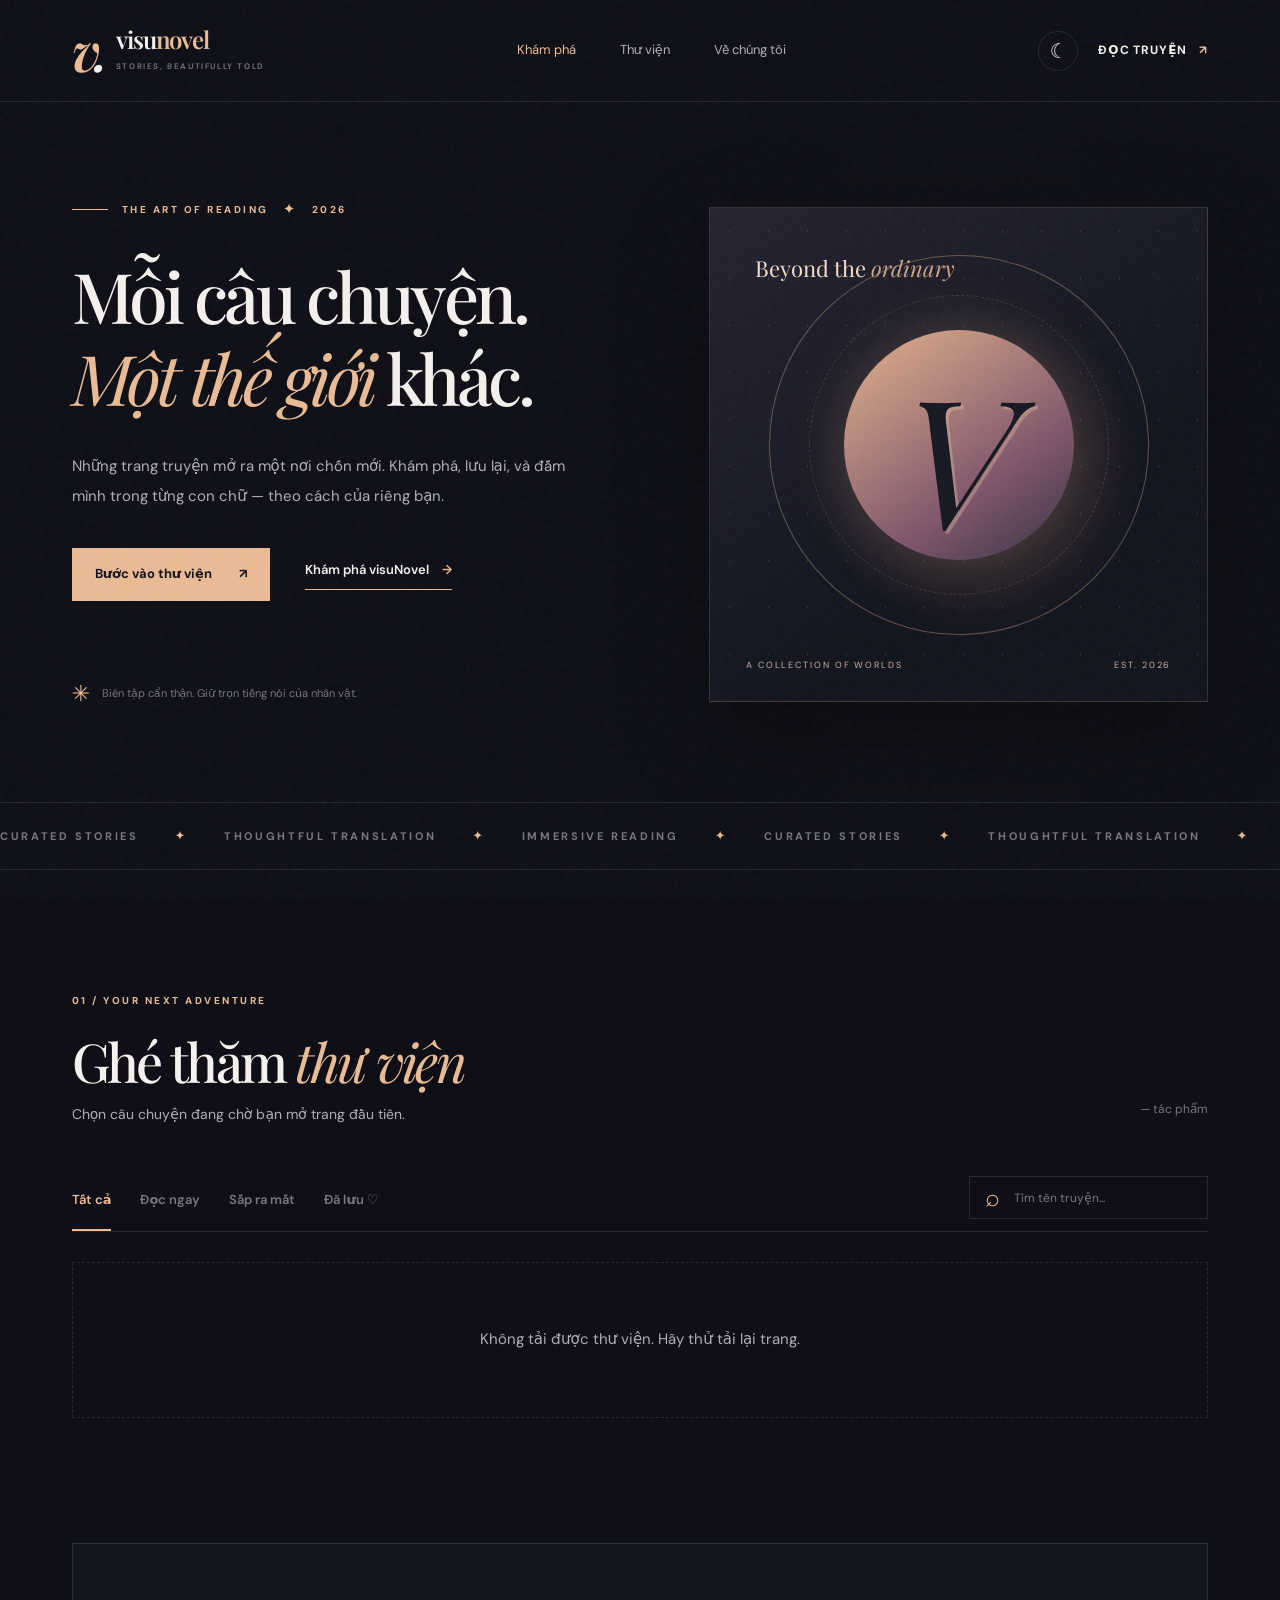
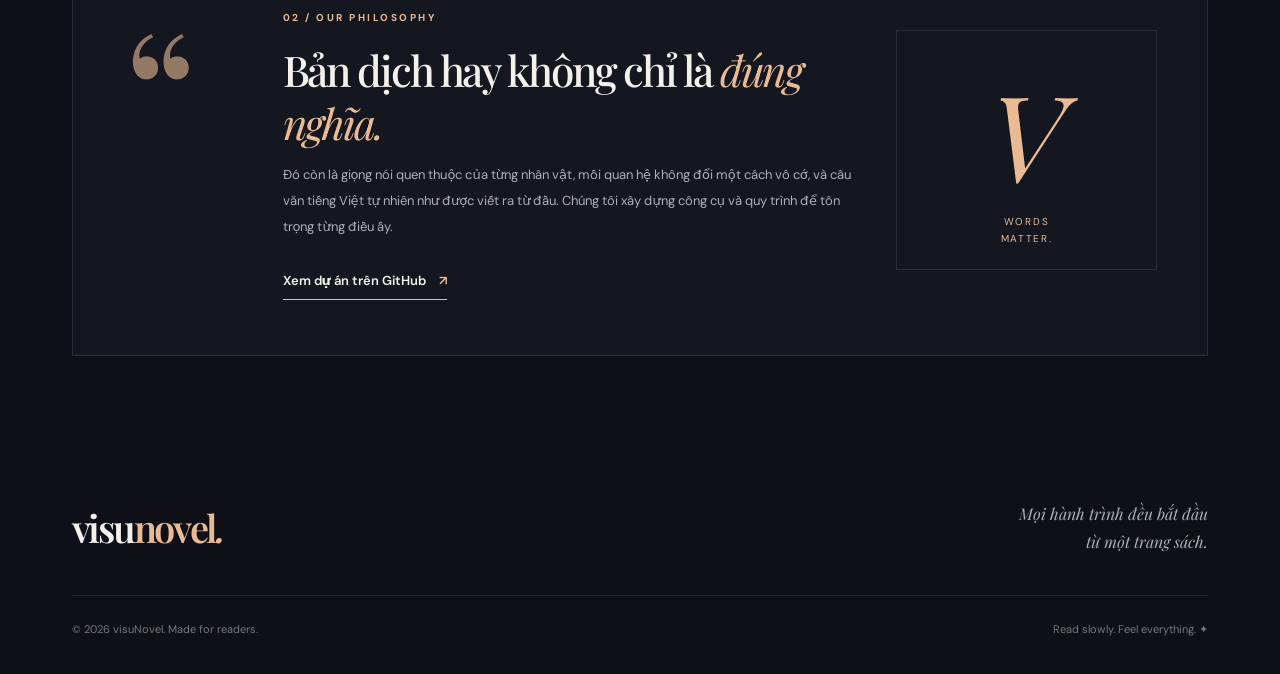
==== index.html @ cc929c44 "Build premium responsive visuNovel browsing and reading interface" ====
<!doctype html>
<html lang="vi">
<head>
  <meta charset="utf-8">
  <meta name="viewport" content="width=device-width, initial-scale=1, viewport-fit=cover">
  <meta name="theme-color" content="#10121c">
  <meta name="description" content="visuNovel — không gian đọc tiểu thuyết tiếng Việt. Trải nghiệm đọc thanh lịch, dễ chịu và biên tập nhất quán.">
  <title>visuNovel — Đọc một thế giới khác</title>
  <link rel="icon" href="data:image/svg+xml,%3Csvg xmlns='http://www.w3.org/2000/svg' viewBox='0 0 64 64'%3E%3Crect width='64' height='64' rx='16' fill='%2310121c'/%3E%3Ctext x='32' y='45' font-family='Georgia' font-style='italic' font-size='52' fill='%23efc8a1' text-anchor='middle'%3EV%3C/text%3E%3C/svg%3E">
  <link rel="stylesheet" href="./assets/style.css">
  <script src="./assets/app.js" type="module"></script>
</head>
<body>
  <div class="background-noise" aria-hidden="true"></div>
  <div class="shell">
    <header class="topbar">
      <a href="#home" class="brand" aria-label="visuNovel, trang chủ"><span class="brand-emblem">v<span>.</span></span><span class="brand-label">visu<span>novel</span><small>STORIES, BEAUTIFULLY TOLD</small></span></a>
      <nav class="navlinks" aria-label="Điều hướng">
        <a href="#home" class="navlink active" data-nav="home">Khám phá</a>
        <a href="#library" class="navlink" data-nav="library">Thư viện</a>
        <a href="#about" class="navlink" data-nav="about">Về chúng tôi</a>
      </nav>
      <div class="header-actions">
        <button class="icon-button" id="themeButton" aria-label="Đổi giao diện sáng tối" title="Giao diện sáng/tối"><span id="themeIcon">☾</span></button>
        <a class="header-cta" href="#library">Đọc truyện <span>↗</span></a>
      </div>
    </header>

    <main id="homeView">
      <section class="hero" aria-labelledby="heroTitle">
        <div class="hero-copy">
          <div class="eyebrow"><span class="eyebrow-line"></span> THE ART OF READING <span class="tiny-star">✦</span> 2026</div>
          <h1 id="heroTitle">Mỗi câu chuyện.<br><em>Một thế giới</em> khác.</h1>
          <p class="hero-description">Những trang truyện mở ra một nơi chốn mới. Khám phá, lưu lại, và đắm mình trong từng con chữ — theo cách của riêng bạn.</p>
          <div class="hero-actions"><a class="primary-button" href="#library">Bước vào thư viện <span aria-hidden="true">↗</span></a><a class="text-button" href="#about">Khám phá visuNovel <span>→</span></a></div>
          <div class="hero-footnote"><span class="sparkle">✳</span><span>Biên tập cẩn thận. Giữ trọn tiếng nói của nhân vật.</span></div>
        </div>
        <div class="hero-art" aria-hidden="true"><div class="art-dust"></div><div class="art-ring art-ring-a"></div><div class="art-ring art-ring-b"></div><div class="art-sun"></div><div class="art-center"><span>V</span></div><div class="art-script">Beyond the <em>ordinary</em></div><div class="art-caption">A COLLECTION OF WORLDS <span>EST. 2026</span></div></div>
      </section>

      <section class="marquee" aria-label="Tôn chỉ"><div class="marquee-inner"><span>CURATED STORIES</span><b>✦</b><span>THOUGHTFUL TRANSLATION</span><b>✦</b><span>IMMERSIVE READING</span><b>✦</b><span>CURATED STORIES</span><b>✦</b><span>THOUGHTFUL TRANSLATION</span><b>✦</b><span>IMMERSIVE READING</span><b>✦</b></div></section>

      <section class="catalog-section" id="library">
        <div class="section-head"><div><p class="section-kicker">01 / YOUR NEXT ADVENTURE</p><h2>Ghé thăm <em>thư viện</em></h2><p class="section-subtitle">Chọn câu chuyện đang chờ bạn mở trang đầu tiên.</p></div><span class="catalog-count" id="bookCount">— tác phẩm</span></div>
        <div class="catalog-toolbar">
          <div class="catalog-tabs" role="group" aria-label="Lọc tác phẩm"><button class="tab active" data-filter="all" aria-pressed="true">Tất cả</button><button class="tab" data-filter="available" aria-pressed="false">Đọc ngay</button><button class="tab" data-filter="pending" aria-pressed="false">Sắp ra mắt</button><button class="tab" data-filter="saved" aria-pressed="false">Đã lưu ♡</button></div>
          <label class="search-field"><span aria-hidden="true">⌕</span><input id="searchInput" type="search" placeholder="Tìm tên truyện..." autocomplete="off" aria-label="Tìm truyện"></label>
        </div>
        <div class="book-grid" id="bookGrid" aria-live="polite"><div class="empty-state">Đang mở thư viện...</div></div>
      </section>

      <section class="manifesto" id="about">
        <div class="manifesto-mark">“</div><div class="manifesto-copy"><p class="section-kicker">02 / OUR PHILOSOPHY</p><h2>Bản dịch hay không chỉ là <em>đúng nghĩa.</em></h2><p>Đó còn là giọng nói quen thuộc của từng nhân vật, mối quan hệ không đổi một cách vô cớ, và câu văn tiếng Việt tự nhiên như được viết ra từ đầu. Chúng tôi xây dựng công cụ và quy trình để tôn trọng từng điều ấy.</p><a href="https://github.com/tailolicon/visunovel" rel="noopener noreferrer" target="_blank" class="text-button">Xem dự án trên GitHub <span>↗</span></a></div><div class="manifesto-ornament" aria-hidden="true"><span>V</span><small>Words<br>matter.</small></div>
      </section>
    </main>

    <section id="bookView" class="book-view hidden" aria-live="polite" aria-label="Chi tiết tác phẩm">
      <button id="bookBack" class="back-button">← Quay lại thư viện</button><div id="bookContent"></div>
    </section>

    <section id="readerView" class="reader-view hidden" aria-label="Đọc chương">
      <div class="reader-progress-track"><div id="readerProgress" class="reader-progress"></div></div>
      <div class="reader-toolbar"><button id="readerBack" class="back-button">← Mục lục</button><div class="reader-actions"><button id="fontDown" class="reader-mini" aria-label="Giảm cỡ chữ">A−</button><button id="fontUp" class="reader-mini" aria-label="Tăng cỡ chữ">A+</button><button id="readerTheme" class="reader-mini" aria-label="Đổi giao diện">◐</button></div></div>
      <article class="reader-article"><p class="reader-kicker" id="readerMeta"></p><h1 id="readerTitle"></h1><div id="chapterBody" class="chapter-body"></div><div class="chapter-end"><span>✦</span><p>Hẹn gặp bạn ở trang tiếp theo.</p></div><div class="reader-pagination"><button id="prevChapter" class="secondary-button">← Chương trước</button><button id="nextChapter" class="primary-button">Chương tiếp →</button></div></article>
    </section>

    <footer class="footer"><div class="footer-main"><a href="#home" class="footer-brand">visu<span>novel</span><i>.</i></a><p>Mọi hành trình đều bắt đầu<br>từ một trang sách.</p></div><div class="footer-line"></div><div class="footer-bottom"><span>© 2026 visuNovel. Made for readers.</span><span>Read slowly. Feel everything. ✦</span></div></footer>
  </div>
  <div role="status" aria-live="polite" id="toast" class="toast"></div>
</body>
</html>
---- assets/style.css ----
@import url('https://fonts.googleapis.com/css2?family=DM+Sans:wght@400;500;600;700&family=Playfair+Display:ital,wght@0,400;0,500;0,600;0,700;1,400;1,500;1,600&display=swap');
:root{color-scheme:dark;--bg:#0f1017;--bg2:#151720;--surface:#1c1e29;--surface2:#222431;--text:#f4f0ec;--muted:#b0aeb5;--dim:#777680;--accent:#e9bb95;--accent-strong:#f3cba8;--line:rgba(255,255,255,.10);--line2:rgba(255,255,255,.055);--shadow:0 30px 85px rgba(0,0,0,.28);--serif:'Playfair Display',Georgia,serif;--sans:'DM Sans',system-ui,sans-serif}
:root.light{color-scheme:light;--bg:#f7f4ef;--bg2:#eeebe5;--surface:#fffdf8;--surface2:#ece7de;--text:#24212b;--muted:#6d6772;--dim:#857f89;--accent:#9c593b;--accent-strong:#a75f3f;--line:rgba(40,25,30,.14);--line2:rgba(40,25,30,.07);--shadow:0 30px 85px rgba(55,39,41,.10)}
*{box-sizing:border-box}html{scroll-behavior:smooth}body{margin:0;background:var(--bg);color:var(--text);font:15px/1.7 var(--sans);transition:background .25s,color .25s}button,input{font:inherit}button,a{-webkit-tap-highlight-color:transparent}button{cursor:pointer}a{color:inherit;text-decoration:none}button:focus-visible,a:focus-visible,input:focus-visible{outline:2px solid var(--accent);outline-offset:4px}::selection{background:var(--accent);color:var(--bg)}.hidden{display:none!important}.background-noise{pointer-events:none;position:fixed;inset:0;opacity:.13;background-image:url("data:image/svg+xml,%3Csvg viewBox='0 0 200 200' xmlns='http://www.w3.org/2000/svg'%3E%3Cfilter id='n'%3E%3CfeTurbulence type='fractalNoise' baseFrequency='.78' numOctaves='3' stitchTiles='stitch'/%3E%3C/filter%3E%3Crect width='100%25' height='100%25' filter='url(%23n)' opacity='.2'/%3E%3C/svg%3E");z-index:6}.shell{max-width:1440px;margin:auto;position:relative}.topbar{height:102px;display:flex;align-items:center;justify-content:space-between;padding:0 clamp(24px,5.6vw,88px);border-bottom:1px solid var(--line);position:relative;z-index:7}.brand{display:flex;align-items:center;gap:13px}.brand-emblem{font:italic 600 54px/.9 var(--serif);letter-spacing:-.1em;color:var(--accent)}.brand-emblem span{color:var(--text)}.brand-label{font:600 24px/1 var(--serif);letter-spacing:-.045em}.brand-label>span{color:var(--accent)}.brand-label small{display:block;font:600 8px/1.7 var(--sans);letter-spacing:.2em;color:var(--dim);margin-top:9px}.navlinks{display:flex;gap:44px;height:100%;align-items:center}.navlink{font-size:13px;color:var(--muted);transition:.2s}.navlink.active,.navlink:hover{color:var(--accent)}.header-actions{display:flex;align-items:center;gap:20px}.icon-button,.reader-mini{background:transparent;border:1px solid var(--line);color:var(--text);width:40px;height:40px;border-radius:50%;font-size:20px;display:inline-flex;align-items:center;justify-content:center}.icon-button:hover,.reader-mini:hover{border-color:var(--accent);color:var(--accent)}.header-cta{font-size:12px;font-weight:700;text-transform:uppercase;letter-spacing:.08em}.header-cta span{color:var(--accent);margin-left:8px}
.hero{padding:95px clamp(24px,5.6vw,88px) 90px;display:grid;grid-template-columns:1fr .86fr;align-items:center;gap:5%;min-height:620px;overflow:hidden}.hero-copy{position:relative;z-index:2}.eyebrow,.section-kicker,.reader-kicker{color:var(--accent);font-size:10px;font-weight:700;letter-spacing:.25em;text-transform:uppercase}.eyebrow{display:flex;align-items:center;gap:14px}.eyebrow-line{display:inline-block;width:36px;height:1px;background:var(--accent)}.tiny-star{font-size:15px}.hero h1{font:500 clamp(45px,5.45vw,79px)/1.18 var(--serif);letter-spacing:-.055em;margin:32px 0}.hero h1 em,h2 em{font-weight:400;color:var(--accent)}.hero-description{max-width:520px;color:var(--muted);font-size:15px;line-height:2}.hero-actions{margin-top:37px;display:flex;align-items:center;gap:35px;flex-wrap:wrap}.primary-button{display:inline-flex;justify-content:space-between;align-items:center;gap:27px;background:var(--accent);color:#17131b;padding:15px 22px;border:1px solid transparent;font-weight:700;font-size:13px;line-height:1.6;transition:background .2s,transform .2s}.primary-button:hover{background:var(--accent-strong);transform:translateY(-2px)}.text-button{font-size:13px;font-weight:600;border-bottom:1px solid var(--accent);padding-bottom:7px}.text-button span{color:var(--accent);margin-left:10px}.hero-footnote{margin-top:74px;display:flex;align-items:center;gap:12px;color:var(--dim);font-size:11px}.sparkle{color:var(--accent);font-size:22px}.hero-art{height:495px;position:relative;overflow:hidden;background:radial-gradient(circle at 54% 53%,rgba(211,145,110,.25),transparent 44%),linear-gradient(145deg,#252431,#13151f 65%);border:1px solid rgba(233,187,149,.16);box-shadow:var(--shadow)}.art-dust{position:absolute;inset:0;background-image:radial-gradient(#e4c0a2 0.7px,transparent .9px);background-size:39px 47px;opacity:.2}.art-ring{position:absolute;border:1px solid rgba(233,187,149,.36);border-radius:50%;left:50%;top:48%;transform:translate(-50%,-50%) rotate(-24deg)}.art-ring-a{width:380px;height:380px}.art-ring-b{width:300px;height:300px;border-style:dashed;opacity:.5}.art-sun{position:absolute;width:230px;height:230px;border-radius:50%;background:linear-gradient(145deg,#e5b48d,#7e556b 66%,#373347);top:48%;left:50%;transform:translate(-50%,-50%);box-shadow:0 0 65px #e9bb9530}.art-center{position:absolute;inset:0;display:flex;align-items:center;justify-content:center;color:#171923}.art-center span{font:italic 400 180px/.8 var(--serif);text-shadow:3px 3px 1px #f9d3ab55}.art-script{position:absolute;top:45px;left:45px;color:#f5ddcb;font:400 22px var(--serif)}.art-script em{color:#cfa485}.art-caption{position:absolute;bottom:28px;left:36px;right:36px;display:flex;justify-content:space-between;font-size:9px;letter-spacing:.21em;color:#c8b2a7}.marquee{height:68px;overflow:hidden;border-top:1px solid var(--line);border-bottom:1px solid var(--line);display:flex;align-items:center;white-space:nowrap}.marquee-inner{display:flex;align-items:center;gap:36px;letter-spacing:.24em;font-size:11px;font-weight:700;color:var(--dim);animation:marquee 40s linear infinite;width:max-content}.marquee b{color:var(--accent);font-size:13px}@keyframes marquee{to{transform:translateX(-50%)}}.catalog-section{padding:112px clamp(24px,5.6vw,88px) 125px}.section-head{display:flex;align-items:flex-end;justify-content:space-between;gap:24px}h2{font:500 clamp(37px,4.2vw,56px)/1.25 var(--serif);letter-spacing:-.05em;margin:18px 0 8px}.section-subtitle{color:var(--muted);margin:5px 0;font-size:14px}.catalog-count{color:var(--dim);font-size:12px;padding-bottom:12px}.catalog-toolbar{display:flex;align-items:center;justify-content:space-between;gap:24px;margin:45px 0 30px;border-bottom:1px solid var(--line)}.catalog-tabs{display:flex;gap:29px;flex-wrap:wrap}.tab{background:none;border:0;border-bottom:2px solid transparent;padding:12px 0 18px;color:var(--dim);font-size:13px;font-weight:600}.tab.active,.tab:hover{color:var(--accent);border-bottom-color:var(--accent)}.search-field{display:flex;gap:12px;align-items:center;border:1px solid var(--line);padding:8px 15px;margin-bottom:12px}.search-field span{color:var(--accent);font-size:25px;line-height:1}.search-field input{border:0;outline:0;background:transparent;color:var(--text);width:180px;font-size:12px}.search-field input::placeholder{color:var(--dim)}.book-grid{display:grid;grid-template-columns:repeat(3,minmax(0,1fr));gap:28px}.book-card{border:1px solid var(--line);background:var(--bg2);min-width:0;transition:transform .25s,border-color .25s;overflow:hidden}.book-card:hover{transform:translateY(-5px);border-color:rgba(233,187,149,.45)}.book-cover{height:290px;position:relative;display:flex;align-items:center;justify-content:center;overflow:hidden;background:linear-gradient(145deg,var(--cover-a),var(--cover-b))}.book-cover:before{content:'';position:absolute;width:180px;height:180px;border:1px solid rgba(255,255,255,.27);border-radius:50%;box-shadow:0 0 0 35px rgba(255,255,255,.035),0 0 0 85px rgba(255,255,255,.025)}.cover-symbol{font:italic 500 116px/.9 var(--serif);color:rgba(255,242,229,.77);position:relative;text-shadow:0 12px 45px #0005}.cover-label{position:absolute;top:19px;left:20px;color:#fff9;font-size:9px;letter-spacing:.2em}.book-status{position:absolute;bottom:18px;left:18px;background:rgba(12,13,20,.8);color:#fff;padding:5px 10px;font-size:10px;letter-spacing:.08em}.book-status.available{color:#ead4bc}.book-info{padding:23px 22px 24px}.book-category{color:var(--accent);letter-spacing:.14em;font-size:9px;font-weight:700;text-transform:uppercase}.book-title{font:500 22px/1.35 var(--serif);margin:10px 0;color:var(--text);min-height:58px}.book-summary{color:var(--muted);font-size:12px;line-height:1.85;min-height:65px}.book-meta{display:flex;align-items:center;justify-content:space-between;border-top:1px solid var(--line);padding-top:14px;margin-top:19px;color:var(--dim);font-size:11px;gap:10px}.card-actions{display:flex;align-items:center;gap:8px}.card-link{border:0;background:none;color:var(--accent);font-size:12px;font-weight:700;padding:7px 0}.save-button{border:1px solid var(--line);background:none;color:var(--muted);width:33px;height:33px;border-radius:50%;font-size:18px}.save-button.saved{color:var(--accent)}.empty-state{padding:64px 20px;text-align:center;color:var(--muted);border:1px dashed var(--line);grid-column:1/-1}.manifesto{display:grid;grid-template-columns:.22fr 1fr .45fr;gap:32px;align-items:center;margin:0 clamp(24px,5.6vw,88px) 110px;padding:55px 50px;border:1px solid var(--line);background:var(--bg2)}.manifesto-mark{font:180px/1 var(--serif);color:var(--accent);align-self:start;opacity:.6}.manifesto h2{font-size:clamp(29px,3.3vw,43px)}.manifesto-copy>p:not(.section-kicker){color:var(--muted);max-width:650px;line-height:2;font-size:13px}.manifesto .text-button{display:inline-block;margin-top:17px}.manifesto-ornament{display:flex;flex-direction:column;align-items:center;justify-content:center;min-height:240px;border:1px solid var(--line);color:var(--accent)}.manifesto-ornament span{font:italic 120px var(--serif)}.manifesto-ornament small{letter-spacing:.17em;text-align:center;font-size:10px;text-transform:uppercase}.footer{padding:18px clamp(24px,5.6vw,88px) 35px}.footer-main{display:flex;justify-content:space-between;align-items:center}.footer-brand{font:600 38px var(--serif);letter-spacing:-.06em}.footer-brand span{color:var(--accent)}.footer-brand i{color:var(--accent)}.footer-main p{color:var(--muted);font:italic 16px/1.7 var(--serif);text-align:right}.footer-line{height:1px;background:var(--line);margin:24px 0}.footer-bottom{display:flex;justify-content:space-between;color:var(--dim);font-size:11px}
.book-view{padding:44px clamp(24px,5.6vw,88px) 100px;min-height:65vh}.back-button{background:transparent;color:var(--muted);border:none;font-size:12px;letter-spacing:.04em;padding:8px 0}.back-button:hover{color:var(--accent)}.book-detail{display:grid;grid-template-columns:265px minmax(0,1fr);gap:56px;max-width:950px;margin:45px auto}.book-detail .book-cover{height:365px}.detail-title{font:500 clamp(34px,4.5vw,53px)/1.24 var(--serif);letter-spacing:-.04em;margin:12px 0}.detail-info{color:var(--muted);font-size:13px;line-height:2}.detail-tags{display:flex;flex-wrap:wrap;gap:9px;margin:20px 0}.detail-tags span{border:1px solid var(--line);padding:5px 12px;font-size:11px;color:var(--muted)}.detail-actions{display:flex;gap:14px;flex-wrap:wrap;margin-top:25px}.notice{background:var(--surface);border-left:2px solid var(--accent);padding:17px 20px;color:var(--muted);font-size:13px;line-height:1.8;margin:26px 0}.chapter-list{max-width:950px;margin:25px auto}.chapter-heading{font:500 29px var(--serif);margin:30px 0}.chapter-row{display:flex;align-items:center;justify-content:space-between;border-bottom:1px solid var(--line);padding:15px 3px;gap:20px;font-size:13px;color:var(--muted)}.chapter-row button{background:none;border:0;color:var(--text);text-align:left;flex:1}.chapter-row button:hover{color:var(--accent)}.chapter-row span{font-size:11px;color:var(--dim)}
.reader-view{background:var(--bg);padding:0 24px 90px;min-height:75vh}.reader-progress-track{position:sticky;top:0;height:3px;background:var(--line);z-index:10;margin:0 -24px}.reader-progress{height:100%;background:var(--accent);width:0;transition:width .2s}.reader-toolbar{max-width:1040px;margin:0 auto;display:flex;align-items:center;justify-content:space-between;padding:25px 0}.reader-actions{display:flex;gap:9px}.reader-mini{width:38px;height:38px;border-radius:0;font-size:13px}.reader-article{max-width:700px;margin:56px auto}.reader-kicker{text-align:center}.reader-article h1{text-align:center;font:500 clamp(32px,5vw,50px)/1.3 var(--serif);margin:24px 0 65px}.chapter-body{font-family:Georgia,'Times New Roman',serif;font-size:var(--reader-size,20px);line-height:2.1;color:var(--text);overflow-wrap:break-word}.chapter-body p{text-indent:1.5em;margin:0 0 1.2em}.chapter-body p.dialogue{text-indent:0}.chapter-end{text-align:center;color:var(--muted);margin:75px 0}.chapter-end span{color:var(--accent);font-size:30px}.chapter-end p{font:italic 15px var(--serif)}.reader-pagination{display:flex;justify-content:space-between;gap:20px}.secondary-button{background:transparent;border:1px solid var(--line);color:var(--text);padding:15px 22px;font-size:13px}.secondary-button:hover{border-color:var(--accent)}.secondary-button:disabled,.primary-button:disabled{opacity:.3;cursor:not-allowed}.toast{position:fixed;bottom:28px;left:50%;transform:translate(-50%,20px);background:var(--surface2);color:var(--text);border:1px solid var(--line);padding:10px 22px;box-shadow:var(--shadow);font-size:12px;opacity:0;pointer-events:none;z-index:50;transition:.25s;white-space:nowrap}.toast.show{opacity:1;transform:translate(-50%,0)}
@media(max-width:1000px){.navlinks{gap:20px}.hero{grid-template-columns:1fr .75fr;gap:18px}.hero-art{height:390px}.art-ring-a{width:300px;height:300px}.art-ring-b{width:240px;height:240px}.art-sun{width:190px;height:190px}.art-center span{font-size:140px}.book-grid{grid-template-columns:repeat(2,minmax(0,1fr))}.manifesto{grid-template-columns:70px 1fr}.manifesto-ornament{display:none}}
@media(max-width:740px){.topbar{height:76px;padding:0 22px}.brand-emblem{font-size:44px}.brand-label{font-size:21px}.brand-label small{font-size:7px}.navlinks{display:none}.header-cta{display:none}.hero{display:flex;flex-direction:column;align-items:stretch;padding:58px 23px 55px;min-height:0;gap:40px}.hero h1{font-size:clamp(44px,10vw,68px);margin:25px 0}.hero-description{font-size:14px}.hero-actions{gap:23px}.hero-footnote{margin-top:37px}.hero-art{height:330px}.art-sun{width:170px;height:170px}.art-ring-a{width:280px;height:280px}.art-ring-b{width:220px;height:220px}.art-center span{font-size:115px}.art-script{top:23px;left:23px;font-size:17px}.art-caption{bottom:18px;left:20px;right:20px;font-size:8px}.marquee{height:55px}.catalog-section{padding:78px 23px}.section-head{align-items:start}.section-head h2{font-size:41px}.catalog-count{white-space:nowrap;padding-top:14px}.catalog-toolbar{flex-direction:column;align-items:stretch;gap:17px;margin-top:30px;border:0}.catalog-tabs{border-bottom:1px solid var(--line);gap:21px;flex-wrap:nowrap;overflow-x:auto}.tab{white-space:nowrap;font-size:12px}.search-field{margin-bottom:0}.search-field input{width:100%}.book-grid{gap:14px}.book-cover{height:225px}.book-info{padding:15px}.book-title{font-size:18px;min-height:54px}.book-summary{font-size:11px;min-height:85px}.book-status{font-size:9px;left:10px;bottom:10px}.book-meta{flex-wrap:wrap;font-size:10px}.manifesto{margin:0 23px 70px;padding:30px 26px;display:block}.manifesto-mark{font-size:80px;height:54px}.manifesto h2{font-size:34px}.footer{padding:18px 23px 30px}.footer-bottom{gap:15px}.footer-bottom span:last-child{display:none}.book-detail{grid-template-columns:1fr;gap:28px}.book-detail .book-cover{max-width:260px;height:355px}.book-view{padding:26px 23px 75px}.reader-view{padding:0 21px 70px}.reader-article{margin:38px auto}.reader-article h1{margin-bottom:45px}.chapter-body{font-size:var(--reader-size,19px);line-height:2}.reader-pagination{gap:10px}.reader-pagination button{padding:12px}}
@media(max-width:380px){.book-grid{grid-template-columns:1fr}.book-cover{height:300px}.book-summary,.book-title{min-height:0}.hero h1{font-size:41px}.catalog-tabs{gap:16px}}
@media(prefers-reduced-motion:reduce){*,*:before,*:after{scroll-behavior:auto!important;animation:none!important;transition:none!important}}
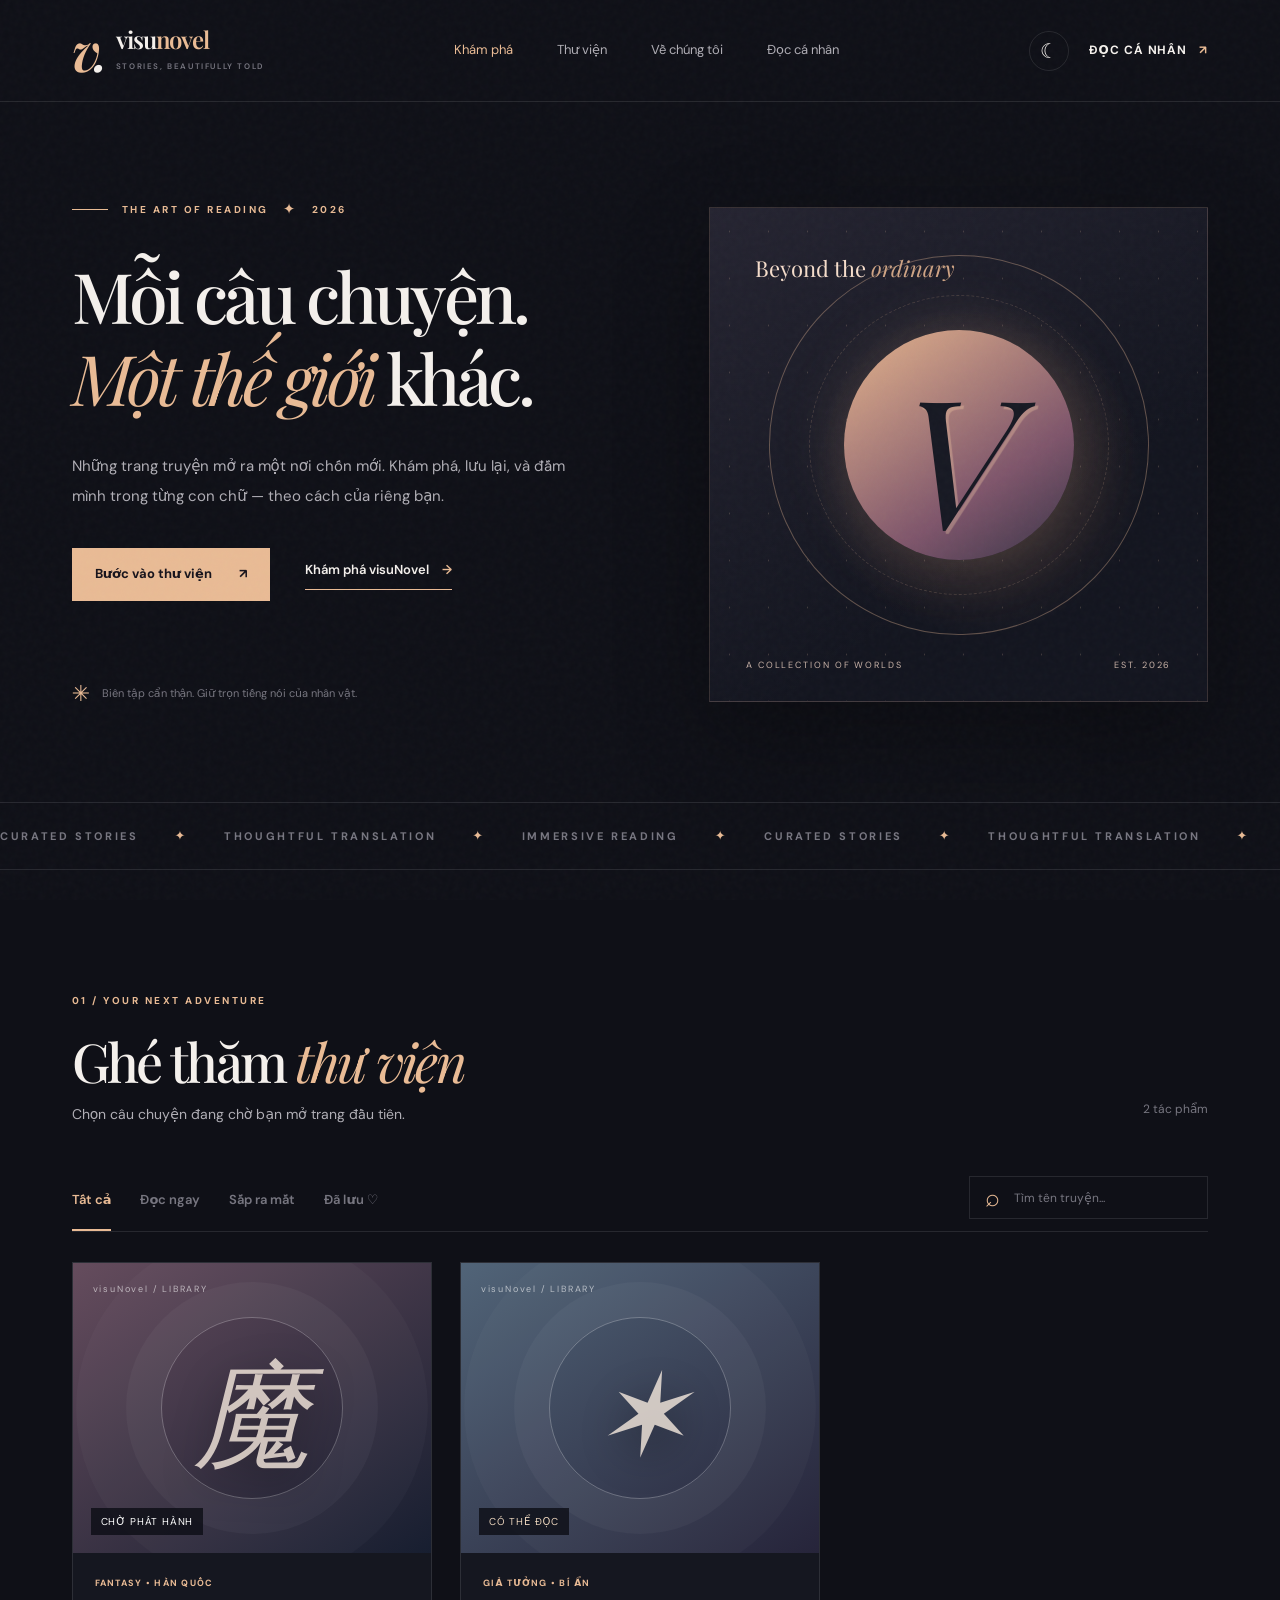
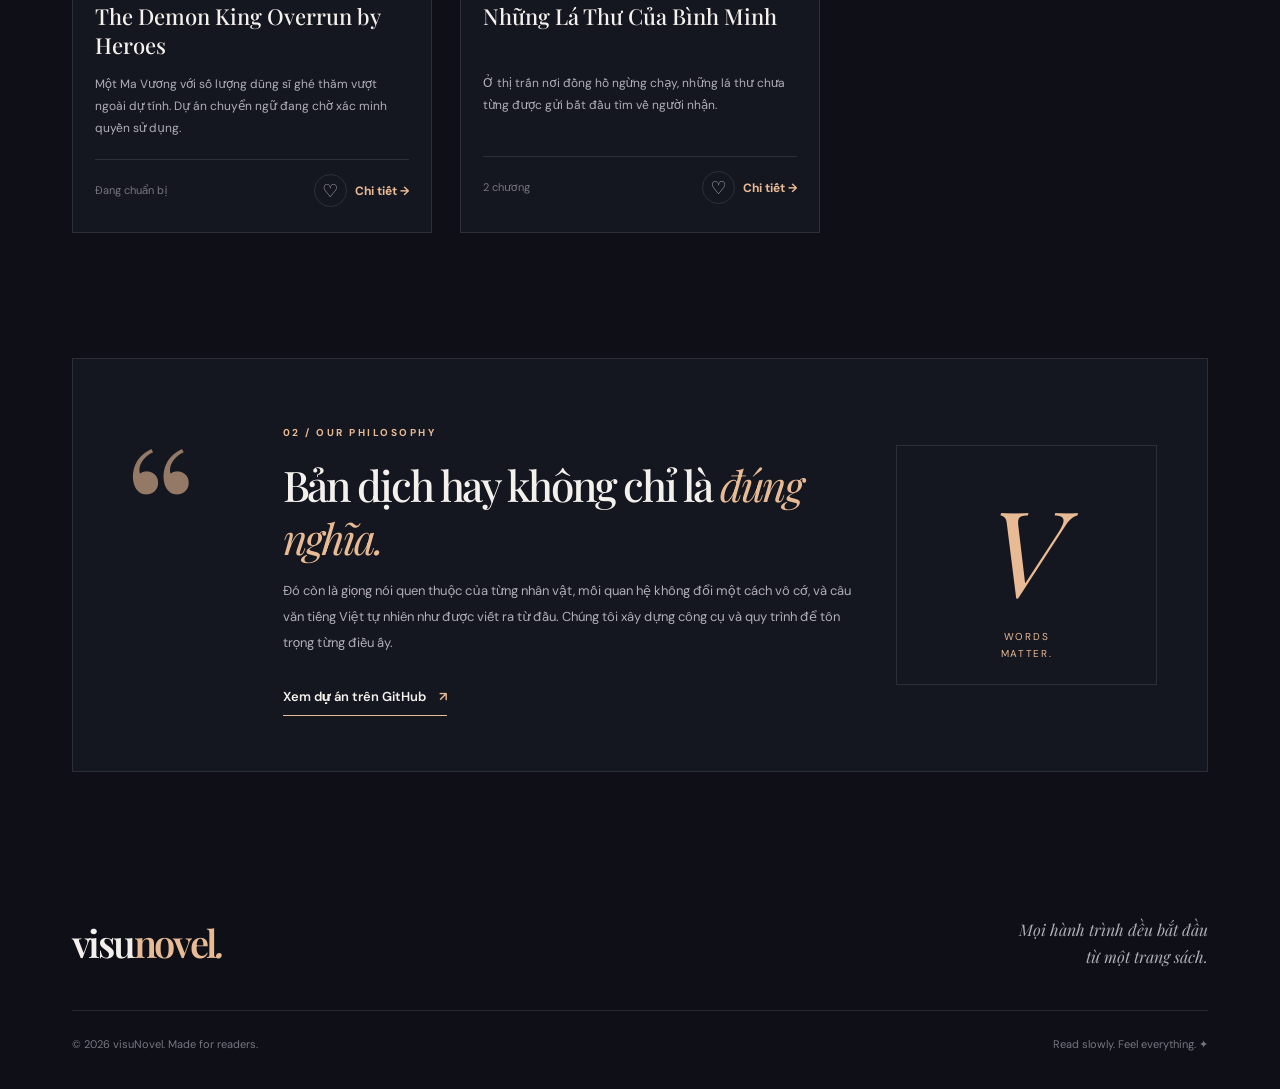
==== commit 07f8424a: "Link private file-based reading mode from visuNovel navigation" ====
--- a/index.html
+++ b/index.html
@@ -18,11 +18,11 @@
       <nav class="navlinks" aria-label="Điều hướng">
         <a href="#home" class="navlink active" data-nav="home">Khám phá</a>
         <a href="#library" class="navlink" data-nav="library">Thư viện</a>
-        <a href="#about" class="navlink" data-nav="about">Về chúng tôi</a>
+        <a href="#about" class="navlink" data-nav="about">Về chúng tôi</a><a href="./personal.html" class="navlink">Đọc cá nhân</a>
       </nav>
       <div class="header-actions">
         <button class="icon-button" id="themeButton" aria-label="Đổi giao diện sáng tối" title="Giao diện sáng/tối"><span id="themeIcon">☾</span></button>
-        <a class="header-cta" href="#library">Đọc truyện <span>↗</span></a>
+        <a class="header-cta" href="./personal.html">Đọc cá nhân <span>↗</span></a>
       </div>
     </header>
 
